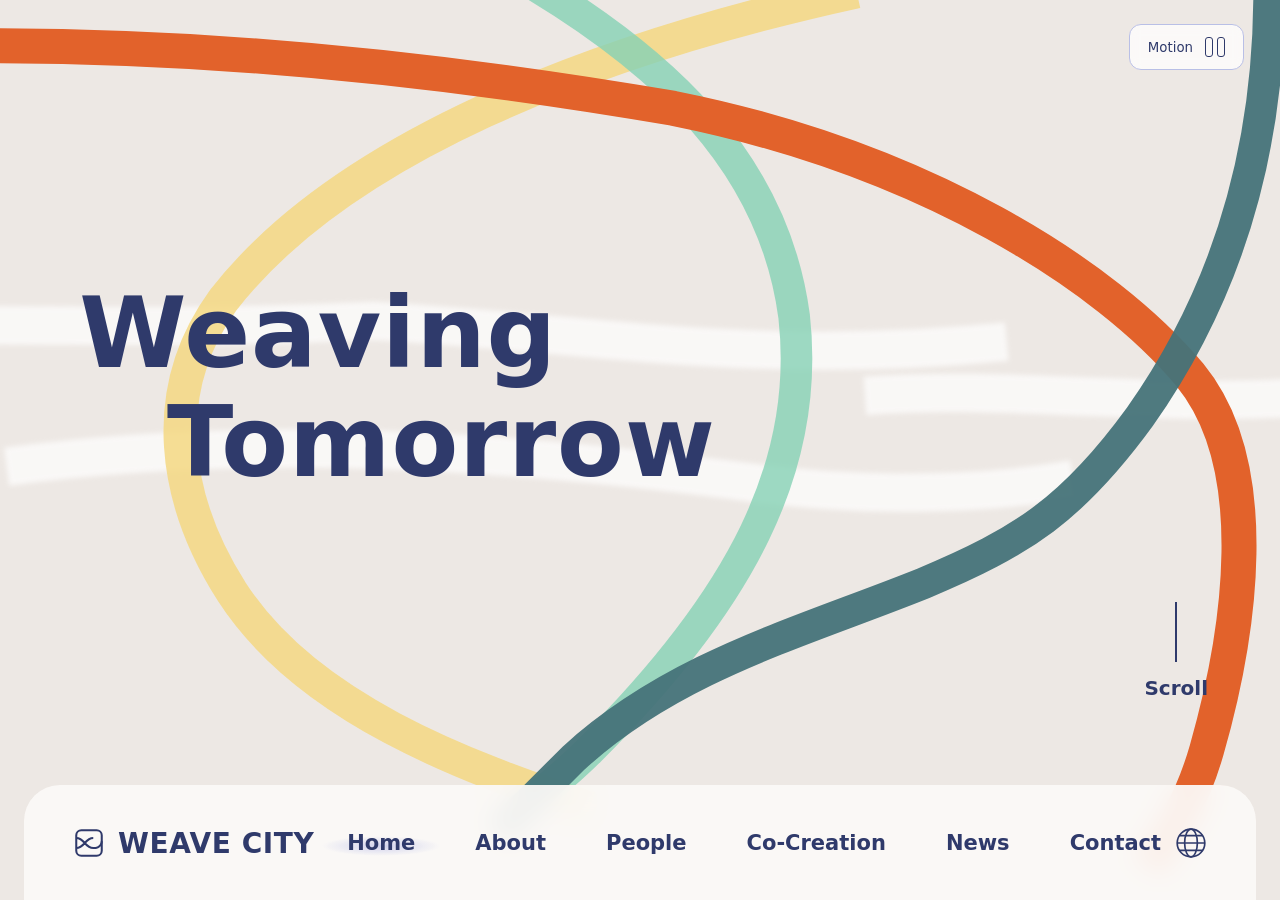
==== index.html @ 297bbacf "Create index.html for Weave Add initial HTML structure and styles for Weave City homepage." ====
<!DOCTYPE html>
<html lang="ja">
<head>
<meta charset="UTF-8">
<meta name="viewport" content="width=device-width, initial-scale=1">
<title>Weave City – Weaving Tomorrow</title>
<style>
  :root{
    --bg:#ede8e4;
    --navy:#2f3a6b;
    --orange:#e2622b;
    --yellow:#f5d983;
    --mint:#86d3b6;
    --teal:#46737a;
    --white:#fbf9f7;
  }
  *{box-sizing:border-box;margin:0;padding:0}
  html,body{height:100%}
  body{
    font-family:"Helvetica Neue","Hiragino Sans","Noto Sans JP",system-ui,sans-serif;
    background:var(--bg);
    color:var(--navy);
    overflow-x:hidden;
  }

  /* ---------- Hero ---------- */
  .hero{
    position:relative;
    min-height:100vh;
    overflow:hidden;
  }
  .ribbons{
    position:absolute;inset:0;
    width:100%;height:100%;
  }
  .ribbons path{
    fill:none;
    stroke-linecap:butt;
    stroke-linejoin:round;
  }
  .r-orange{stroke:var(--orange);stroke-width:42}
  .r-yellow{stroke:var(--yellow);stroke-width:40;opacity:.85}
  .r-mint{stroke:var(--mint);stroke-width:38;opacity:.8}
  .r-teal{stroke:var(--teal);stroke-width:38;opacity:.95}
  .r-white{stroke:#fff;stroke-width:46;opacity:.7;filter:blur(3px)}

  .ribbons g{
    animation:drift 14s ease-in-out infinite alternate;
    transform-origin:center;
  }
  .ribbons g:nth-child(2){animation-duration:18s;animation-direction:alternate-reverse}
  .ribbons g:nth-child(3){animation-duration:16s}
  .ribbons g:nth-child(4){animation-duration:20s;animation-direction:alternate-reverse}
  .ribbons g:nth-child(5){animation-duration:12s}
  @keyframes drift{
    from{transform:translate(-14px,6px) rotate(-.4deg)}
    to  {transform:translate(16px,-10px) rotate(.5deg)}
  }
  .paused .ribbons g{animation-play-state:paused}

  /* ---------- Headline ---------- */
  .headline{
    position:absolute;
    left:clamp(24px,6.2vw,120px);
    top:clamp(280px,31vh,340px);
    font-size:clamp(56px,7.6vw,110px);
    line-height:1.12;
    font-weight:700;
    letter-spacing:.01em;
    z-index:2;
  }
  .headline span{display:block}
  .headline span:nth-child(2){padding-left:.9em}

  /* ---------- Motion button ---------- */
  .motion{
    position:absolute;top:24px;right:36px;z-index:5;
    display:flex;align-items:center;gap:12px;
    padding:12px 18px;
    font:500 18px/1 inherit;font-family:inherit;
    color:var(--navy);
    background:rgba(255,255,255,.75);
    border:1px solid #b9bfe6;
    border-radius:12px;
    cursor:pointer;
    backdrop-filter:blur(6px);
    transition:background .2s;
  }
  .motion:hover{background:#fff}
  .motion:focus-visible{outline:3px solid #7b86d8;outline-offset:2px}
  .motion .bars{display:flex;gap:4px}
  .motion .bars i{
    width:8px;height:20px;border:1.5px solid var(--navy);border-radius:3px;
  }
  .paused .motion .bars i:first-child{
    width:0;border-radius:0;border-width:0;
    border-left:16px solid var(--navy);
    border-top:10px solid transparent;border-bottom:10px solid transparent;
    height:0;
  }
  .paused .motion .bars i:last-child{display:none}

  /* ---------- Scroll indicator ---------- */
  .scroll{
    position:absolute;right:96px;bottom:200px;z-index:3;
    display:flex;flex-direction:column;align-items:center;gap:14px;
    font-weight:600;font-size:20px;
    transform:translateX(24px);
  }
  .scroll::before{
    content:"";width:2px;height:60px;background:var(--navy);
    transform-origin:top;
    animation:line 2s ease-in-out infinite;
  }
  .paused .scroll::before{animation-play-state:paused}
  @keyframes line{
    0%{transform:scaleY(0)}
    60%{transform:scaleY(1)}
    100%{transform:scaleY(1);opacity:0}
  }

  /* ---------- Bottom nav pill ---------- */
  .nav{
    position:absolute;left:24px;right:24px;bottom:-1px;z-index:6;
    height:116px;
    display:flex;align-items:center;justify-content:space-between;
    padding:0 48px;
    background:rgba(251,249,247,.94);
    border-radius:36px 36px 0 0;
    backdrop-filter:blur(12px);
  }
  .brand{
    display:flex;align-items:center;gap:12px;
    font-size:28px;font-weight:800;letter-spacing:.02em;
    color:var(--navy);text-decoration:none;text-transform:uppercase;
  }
  .brand svg{width:34px;height:34px}
  .menu{
    display:flex;align-items:center;gap:60px;list-style:none;
  }
  .menu a{
    position:relative;
    font-size:21px;font-weight:600;
    color:var(--navy);text-decoration:none;
    padding:6px 0;
  }
  .menu a.active::before{
    content:"";position:absolute;left:-26px;right:-26px;top:50%;
    height:20px;transform:translateY(-35%);
    background:radial-gradient(ellipse at center,rgba(130,140,220,.35),transparent 70%);
    z-index:-1;
  }
  .menu a::after{
    content:"";position:absolute;left:0;bottom:-2px;height:2px;width:0;
    background:var(--navy);transition:width .25s;
  }
  .menu a:hover::after{width:100%}
  .lang{
    background:none;border:0;cursor:pointer;color:var(--navy);
    display:grid;place-items:center;margin-left:-20px;
  }
  .lang svg{width:34px;height:34px}

  /* ---------- Responsive ---------- */
  @media (max-width:1100px){
    .menu{gap:28px}
    .menu a{font-size:17px}
    .brand{font-size:22px}
  }
  @media (max-width:760px){
    .nav{height:auto;padding:16px 20px;flex-direction:column;gap:12px;left:12px;right:12px;border-radius:28px 28px 0 0}
    .menu{flex-wrap:wrap;justify-content:center;gap:10px 22px}
    .menu a{font-size:15px}
    .lang{display:none}
    .motion{top:12px;right:12px;font-size:15px;padding:10px 14px}
    .scroll{display:none}
    .headline{top:22vh}
  }
  @media (prefers-reduced-motion:reduce){
    .ribbons g,.scroll::before{animation:none}
  }
</style>
</head>
<body>
<main class="hero" id="hero">

  <!-- 装飾リボン -->
  <svg class="ribbons" viewBox="0 0 1920 1080" preserveAspectRatio="xMidYMid slice" aria-hidden="true">
    <!-- 白い帯 -->
    <g>
      <path class="r-white" d="M-60 400 C150 380 330 400 640 385 C900 400 1100 440 1400 410"/>
      <path class="r-white" d="M200 560 C500 520 800 540 1100 580 C1250 600 1400 590 1480 575"/>
      <path class="r-white" d="M1230 475 C1450 460 1600 500 1900 465"/>
    </g>
    <!-- 黄色 -->
    <g>
      <path class="r-yellow" d="M1220 -10 C900 60 600 180 460 360 C380 470 400 600 470 710 C560 850 750 920 900 970"/>
    </g>
    <!-- ミント -->
    <g>
      <path class="r-mint" d="M830 -20 C980 70 1120 190 1145 380 C1165 560 1080 720 900 900 C860 940 830 960 800 985"/>
    </g>
    <!-- オレンジ -->
    <g>
      <path class="r-orange" d="M-40 62 C300 40 650 70 1000 130 C1300 190 1520 330 1620 450 C1710 560 1680 760 1640 900 C1620 970 1590 1010 1570 1040"/>
    </g>
    <!-- ネイビー系ティール -->
    <g>
      <path class="r-teal" d="M1715 -10 C1715 150 1680 330 1560 500 C1480 610 1420 650 1300 700 C1150 760 1000 800 880 910 C850 940 820 970 790 1000"/>
    </g>
  </svg>

  <button class="motion" id="motionBtn" aria-pressed="false" aria-label="アニメーションの再生・停止">
    Motion <span class="bars"><i></i><i></i></span>
  </button>

  <h1 class="headline">
    <span>Weaving</span>
    <span>Tomorrow</span>
  </h1>

  <div class="scroll" aria-hidden="true">Scroll</div>

  <!-- ナビゲーション -->
  <header class="nav">
    <a class="brand" href="#">
      <svg viewBox="0 0 40 40" fill="none" stroke="currentColor" stroke-width="2.4" aria-hidden="true">
        <rect x="5" y="5" width="30" height="30" rx="6"/>
        <path d="M5 14c10 0 10 12 20 12s10-8 10-8M5 26c10 0 10-12 20-12"/>
      </svg>
      Weave City
    </a>
    <nav aria-label="メインメニュー">
      <ul class="menu">
        <li><a class="active" href="#">Home</a></li>
        <li><a href="#">About</a></li>
        <li><a href="#">People</a></li>
        <li><a href="#">Co-Creation</a></li>
        <li><a href="#">News</a></li>
        <li><a href="#">Contact</a></li>
      </ul>
    </nav>
    <button class="lang" aria-label="言語を切り替え">
      <svg viewBox="0 0 32 32" fill="none" stroke="currentColor" stroke-width="1.6">
        <circle cx="16" cy="16" r="13"/>
        <ellipse cx="16" cy="16" rx="6" ry="13"/>
        <path d="M3 16h26M5 9h22M5 23h22"/>
      </svg>
    </button>
  </header>
</main>

<script>
  const hero = document.getElementById('hero');
  const btn = document.getElementById('motionBtn');
  btn.addEventListener('click', () => {
    const paused = hero.classList.toggle('paused');
    btn.setAttribute('aria-pressed', String(paused));
  });
</script>
</body>
</html>
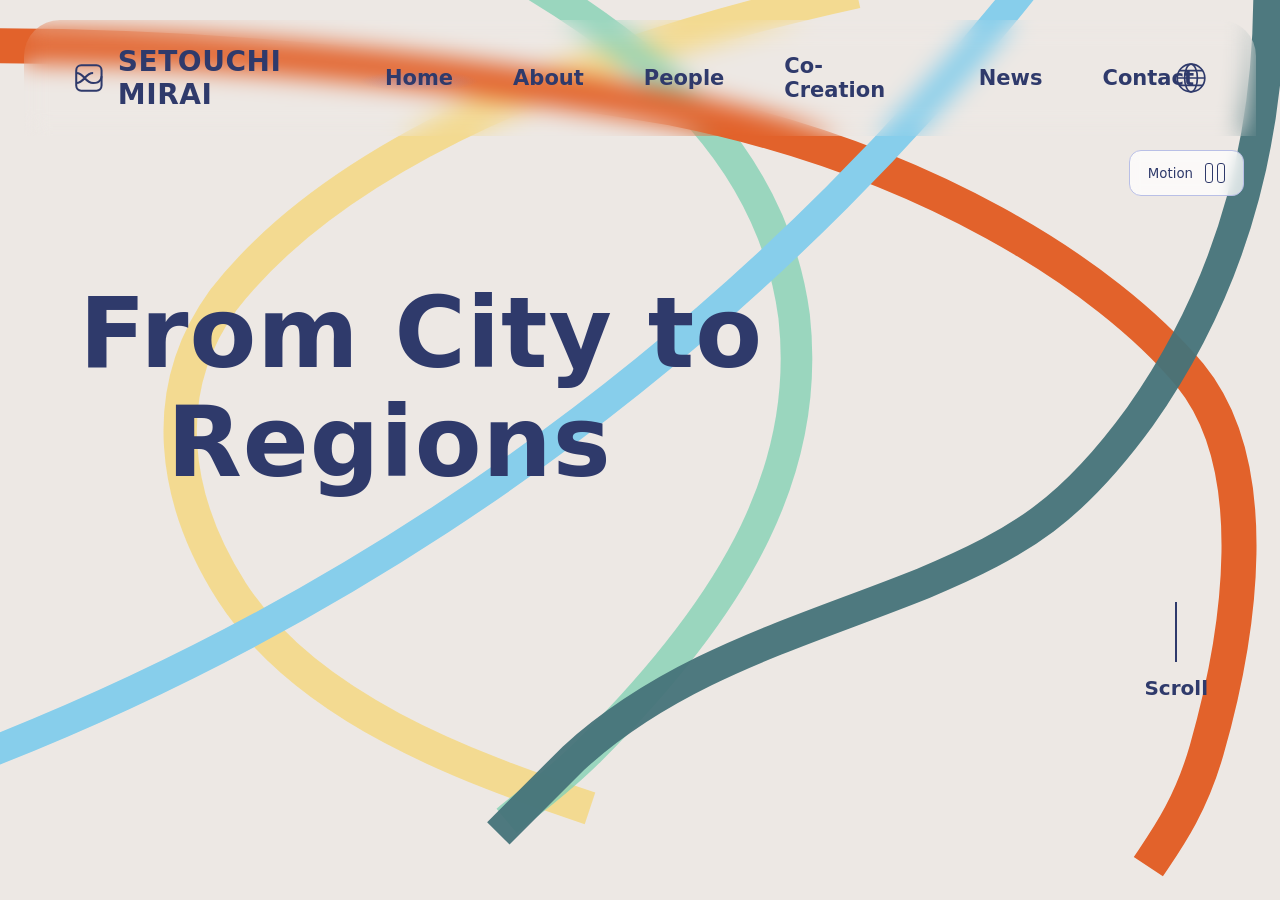
==== commit 5dce656e: "new2" ====
--- a/index.html
+++ b/index.html
@@ -58,6 +58,15 @@
   }
   .paused .ribbons g{animation-play-state:paused}
 
+  #ribbons {
+    position: absolute; inset:0;
+    width:100%; height:100%;
+    z-index:0; touch-action:none;
+    cursor: default;
+  }
+  #ribbons.can-grab {cursor: grab}
+  #ribbons.gragging{cursor:grabbing}
+
   /* ---------- Headline ---------- */
   .headline{
     position:absolute;
@@ -68,13 +77,15 @@
     font-weight:700;
     letter-spacing:.01em;
     z-index:2;
+    pointer-events: none;
+    user-select: none;
   }
   .headline span{display:block}
   .headline span:nth-child(2){padding-left:.9em}
 
   /* ---------- Motion button ---------- */
   .motion{
-    position:absolute;top:24px;right:36px;z-index:5;
+    position:absolute;top:150px;right:36px;z-index:5;
     display:flex;align-items:center;gap:12px;
     padding:12px 18px;
     font:500 18px/1 inherit;font-family:inherit;
@@ -121,11 +132,10 @@
 
   /* ---------- Bottom nav pill ---------- */
   .nav{
-    position:absolute;left:24px;right:24px;bottom:-1px;z-index:6;
+    position:absolute;left:24px;right:24px;top:20px;z-index:6;
     height:116px;
     display:flex;align-items:center;justify-content:space-between;
     padding:0 48px;
-    background:rgba(251,249,247,.94);
     border-radius:36px 36px 0 0;
     backdrop-filter:blur(12px);
   }
@@ -179,6 +189,25 @@
   @media (prefers-reduced-motion:reduce){
     .ribbons g,.scroll::before{animation:none}
   }
+
+  .circle {
+    box-sizing: border-box;
+    margin: 0;
+    padding: 0;
+    text-align: center;
+  }
+  .circle .circle-1 {
+    position: absolute;
+    display: inline-block;
+    width: 5000px;
+    height: 5000px;
+    border-radius: 50%;
+    text-align: center;
+    border: solid 30px skyblue;
+    right: -300px;
+    bottom: -40px;
+
+  }
 </style>
 </head>
 <body>
@@ -186,12 +215,6 @@
 
   <!-- 装飾リボン -->
   <svg class="ribbons" viewBox="0 0 1920 1080" preserveAspectRatio="xMidYMid slice" aria-hidden="true">
-    <!-- 白い帯 -->
-    <g>
-      <path class="r-white" d="M-60 400 C150 380 330 400 640 385 C900 400 1100 440 1400 410"/>
-      <path class="r-white" d="M200 560 C500 520 800 540 1100 580 C1250 600 1400 590 1480 575"/>
-      <path class="r-white" d="M1230 475 C1450 460 1600 500 1900 465"/>
-    </g>
     <!-- 黄色 -->
     <g>
       <path class="r-yellow" d="M1220 -10 C900 60 600 180 460 360 C380 470 400 600 470 710 C560 850 750 920 900 970"/>
@@ -209,17 +232,22 @@
       <path class="r-teal" d="M1715 -10 C1715 150 1680 330 1560 500 C1480 610 1420 650 1300 700 C1150 760 1000 800 880 910 C850 940 820 970 790 1000"/>
     </g>
   </svg>
+  <div class="circle">
+    <div class="circle-1"></div>
+  </div>
+  
 
   <button class="motion" id="motionBtn" aria-pressed="false" aria-label="アニメーションの再生・停止">
     Motion <span class="bars"><i></i><i></i></span>
   </button>
 
   <h1 class="headline">
-    <span>Weaving</span>
-    <span>Tomorrow</span>
+    <span>From City to </span>
+    <span>Regions</span>
   </h1>
 
   <div class="scroll" aria-hidden="true">Scroll</div>
+
 
   <!-- ナビゲーション -->
   <header class="nav">
@@ -228,7 +256,7 @@
         <rect x="5" y="5" width="30" height="30" rx="6"/>
         <path d="M5 14c10 0 10 12 20 12s10-8 10-8M5 26c10 0 10-12 20-12"/>
       </svg>
-      Weave City
+      Setouchi Mirai 
     </a>
     <nav aria-label="メインメニュー">
       <ul class="menu">
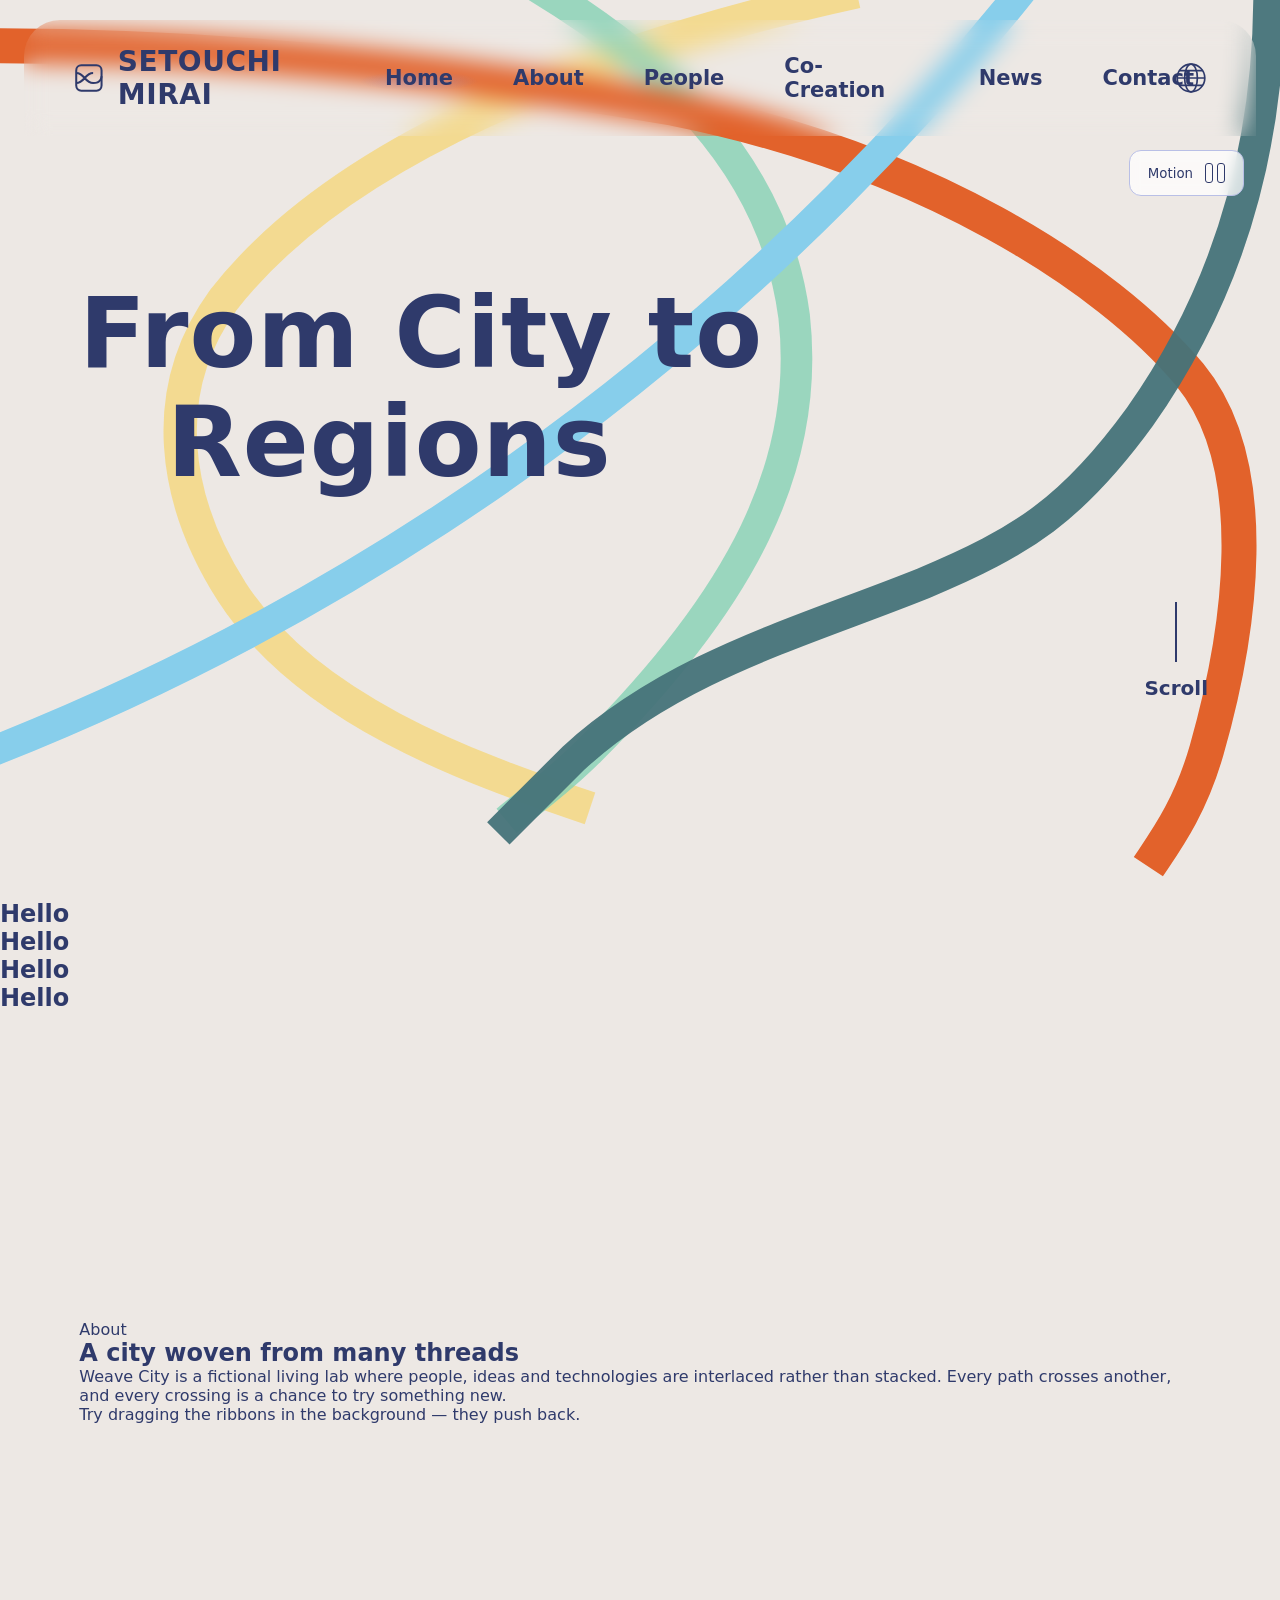
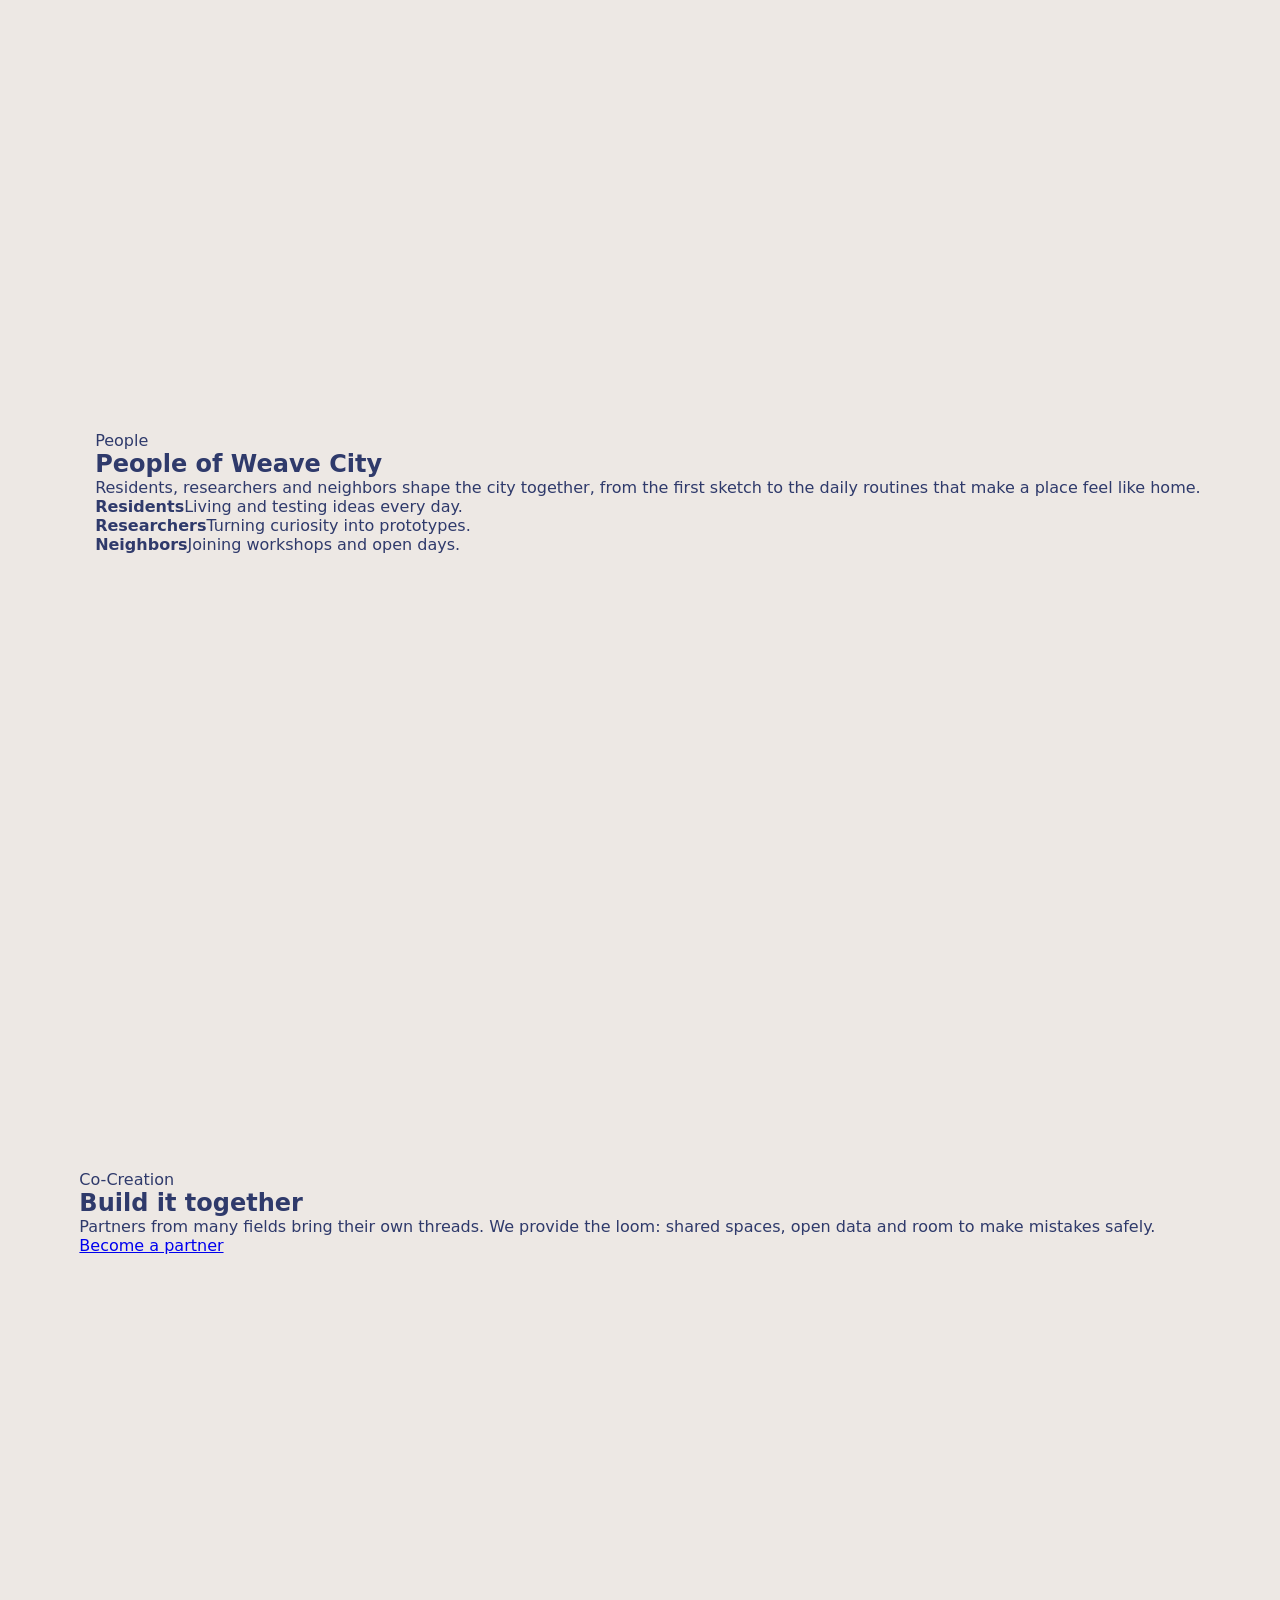
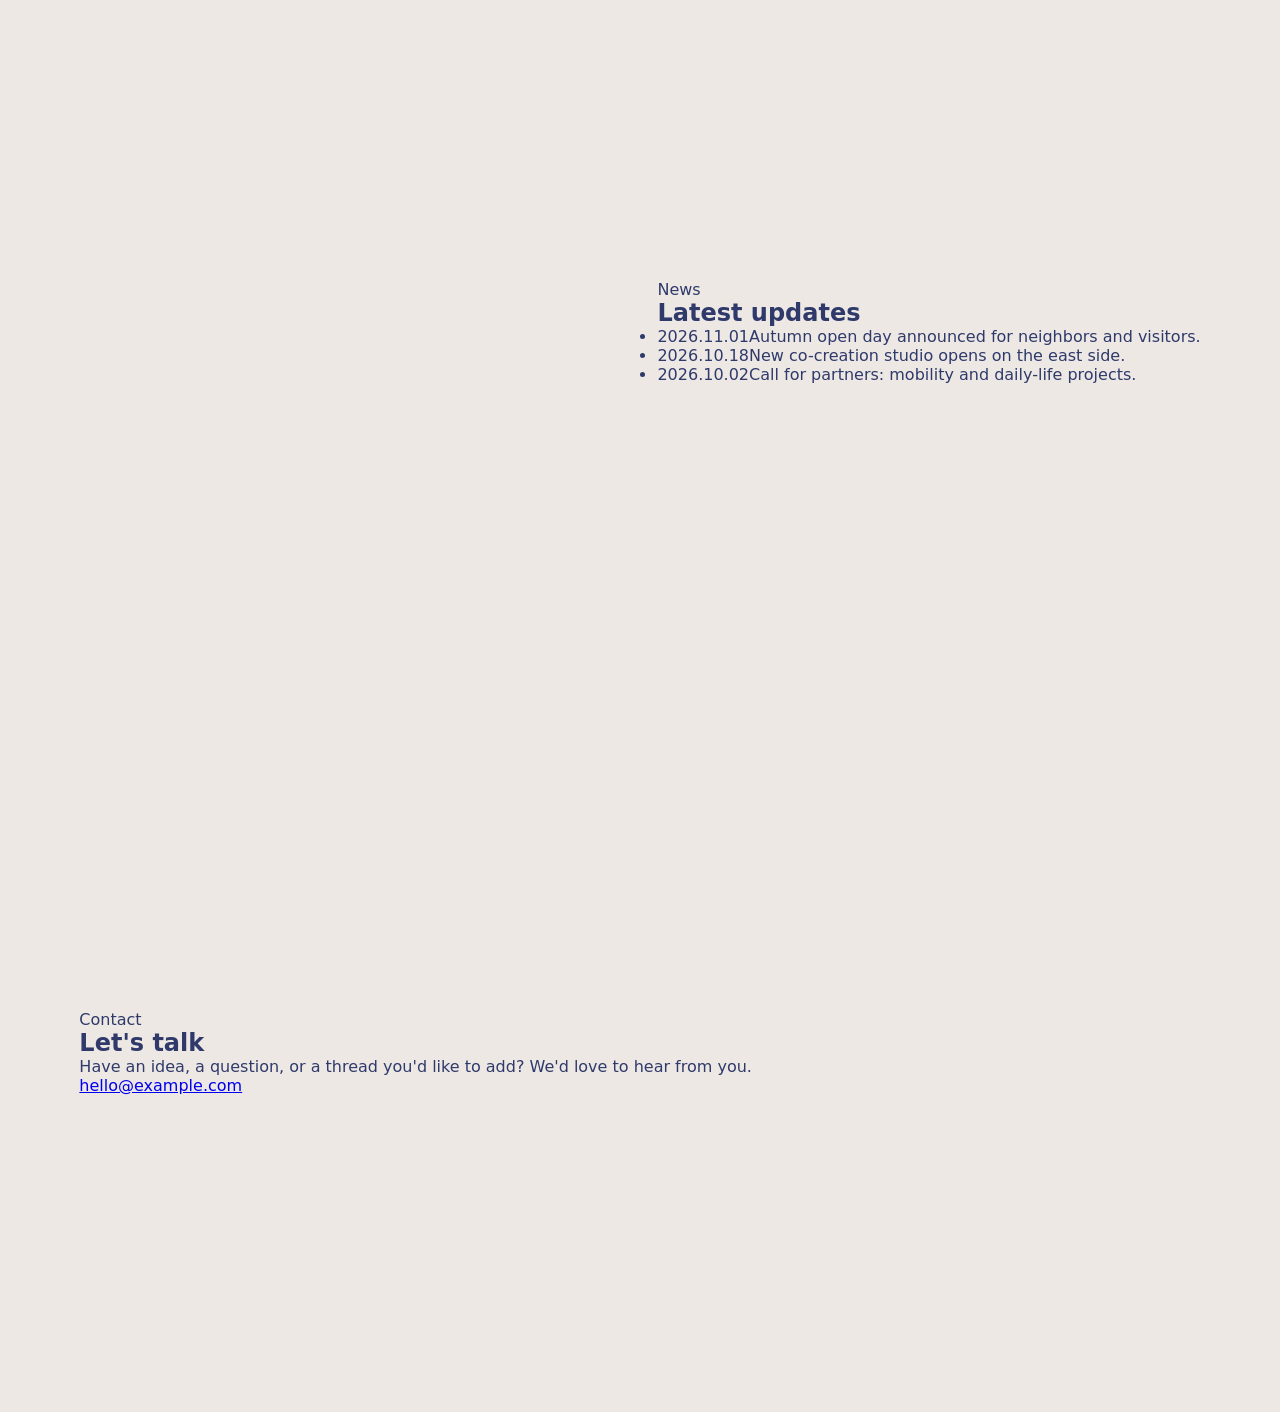
==== commit 84025203: "aa" ====
--- a/index.html
+++ b/index.html
@@ -27,8 +27,11 @@
   .hero{
     position:relative;
     min-height:100vh;
-    overflow:hidden;
-  }
+    overflow: visible;
+  }
+
+  .page{ overflow-x: clip}
+
   .ribbons{
     position:absolute;inset:0;
     width:100%;height:100%;
@@ -57,15 +60,6 @@
     to  {transform:translate(16px,-10px) rotate(.5deg)}
   }
   .paused .ribbons g{animation-play-state:paused}
-
-  #ribbons {
-    position: absolute; inset:0;
-    width:100%; height:100%;
-    z-index:0; touch-action:none;
-    cursor: default;
-  }
-  #ribbons.can-grab {cursor: grab}
-  #ribbons.gragging{cursor:grabbing}
 
   /* ---------- Headline ---------- */
   .headline{
@@ -77,8 +71,6 @@
     font-weight:700;
     letter-spacing:.01em;
     z-index:2;
-    pointer-events: none;
-    user-select: none;
   }
   .headline span{display:block}
   .headline span:nth-child(2){padding-left:.9em}
@@ -208,46 +200,44 @@
     bottom: -40px;
 
   }
+
+  .sec {
+    position: relative; z-index: 1;
+    min-height: 80vh;
+    padding: 120px clamp(24px, 6.2vw, 120px);
+    display: flex; align-items: center;
+  }
+
+  .sec.right {justify-content: flex-end }
+
 </style>
 </head>
 <body>
-<main class="hero" id="hero">
-
-  <!-- 装飾リボン -->
-  <svg class="ribbons" viewBox="0 0 1920 1080" preserveAspectRatio="xMidYMid slice" aria-hidden="true">
-    <!-- 黄色 -->
-    <g>
-      <path class="r-yellow" d="M1220 -10 C900 60 600 180 460 360 C380 470 400 600 470 710 C560 850 750 920 900 970"/>
-    </g>
-    <!-- ミント -->
-    <g>
-      <path class="r-mint" d="M830 -20 C980 70 1120 190 1145 380 C1165 560 1080 720 900 900 C860 940 830 960 800 985"/>
-    </g>
-    <!-- オレンジ -->
-    <g>
-      <path class="r-orange" d="M-40 62 C300 40 650 70 1000 130 C1300 190 1520 330 1620 450 C1710 560 1680 760 1640 900 C1620 970 1590 1010 1570 1040"/>
-    </g>
-    <!-- ネイビー系ティール -->
-    <g>
-      <path class="r-teal" d="M1715 -10 C1715 150 1680 330 1560 500 C1480 610 1420 650 1300 700 C1150 760 1000 800 880 910 C850 940 820 970 790 1000"/>
-    </g>
-  </svg>
-  <div class="circle">
-    <div class="circle-1"></div>
-  </div>
-  
-
-  <button class="motion" id="motionBtn" aria-pressed="false" aria-label="アニメーションの再生・停止">
-    Motion <span class="bars"><i></i><i></i></span>
-  </button>
-
-  <h1 class="headline">
-    <span>From City to </span>
-    <span>Regions</span>
-  </h1>
-
-  <div class="scroll" aria-hidden="true">Scroll</div>
-
+<main class="page" id="page">
+  <section class="hero" id="hero">
+     <!-- 装飾リボン -->
+     <svg class="ribbons" viewBox="0 0 1920 1080" preserveAspectRatio="xMidYMid slice" aria-hidden="true">
+       <!-- 黄色 -->
+       <g>
+         <path class="r-yellow" d="M1220 -10 C900 60 600 180 460 360 C380 470 400 600 470 710 C560 850 750 920 900 970"/>
+       </g>
+       <!-- ミント -->
+       <g>
+         <path class="r-mint" d="M830 -20 C980 70 1120 190 1145 380 C1165 560 1080 720 900 900 C860 940 830 960 800 985"/>
+       </g>
+       <!-- オレンジ -->
+       <g>
+         <path class="r-orange" d="M-40 62 C300 40 650 70 1000 130 C1300 190 1520 330 1620 450 C1710 560 1680 760 1640 900 C1620 970 1590 1010 1570 1040"/>
+       </g>
+       <!-- ネイビー系ティール -->
+       <g>
+         <path class="r-teal" d="M1715 -10 C1715 150 1680 330 1560 500 C1480 610 1420 650 1300 700 C1150 760 1000 800 880 910 C850 940 820 970 790 1000"/>
+       </g>
+     </svg>
+     <div class="circle">
+       <div class="circle-1"></div>
+     </div>
+  </section>
 
   <!-- ナビゲーション -->
   <header class="nav">
@@ -276,6 +266,86 @@
       </svg>
     </button>
   </header>
+  
+  <section>
+    <button class="motion" id="motionBtn" aria-pressed="false" aria-label="アニメーションの再生・停止">
+       Motion <span class="bars"><i></i><i></i></span>
+    </button>
+    <h1 class="headline">
+      <span>From City to </span>
+      <span>Regions</span>
+    </h1>
+    <div class="scroll" aria-hidden="true">Scroll</div>
+  </section>
+
+  <section>
+    <h1>Hello</h1>
+  </section>
+
+  <section>
+    <h1>Hello</h1>
+  </section>
+
+  <section>
+    <h1>Hello</h1>
+  </section>
+
+  <section>
+    <h1>Hello</h1>
+  </section>
+
+  <section class="sec" id="about" data-nav="about">
+    <div class="panel">
+      <p class="eyebrow">About</p>
+      <h2>A city woven from many threads</h2>
+      <p>Weave City is a fictional living lab where people, ideas and technologies are interlaced rather than stacked. Every path crosses another, and every crossing is a chance to try something new.</p>
+      <p>Try dragging the ribbons in the background — they push back.</p>
+    </div>
+  </section>
+
+  <section class="sec right" id="people" data-nav="people">
+    <div class="panel">
+      <p class="eyebrow">People</p>
+      <h2>People of Weave City</h2>
+      <p>Residents, researchers and neighbors shape the city together, from the first sketch to the daily routines that make a place feel like home.</p>
+      <div class="cards">
+        <div class="card"><b>Residents</b><span>Living and testing ideas every day.</span></div>
+        <div class="card"><b>Researchers</b><span>Turning curiosity into prototypes.</span></div>
+        <div class="card"><b>Neighbors</b><span>Joining workshops and open days.</span></div>
+      </div>
+    </div>
+  </section>
+
+  <section class="sec" id="co-creation" data-nav="co-creation">
+    <div class="panel">
+      <p class="eyebrow">Co-Creation</p>
+      <h2>Build it together</h2>
+      <p>Partners from many fields bring their own threads. We provide the loom: shared spaces, open data and room to make mistakes safely.</p>
+      <a class="btn" href="#contact">Become a partner</a>
+    </div>
+  </section>
+
+  <section class="sec right" id="news" data-nav="news">
+    <div class="panel">
+      <p class="eyebrow">News</p>
+      <h2>Latest updates</h2>
+      <ul class="news">
+        <li><time>2026.11.01</time><span>Autumn open day announced for neighbors and visitors.</span></li>
+        <li><time>2026.10.18</time><span>New co-creation studio opens on the east side.</span></li>
+        <li><time>2026.10.02</time><span>Call for partners: mobility and daily-life projects.</span></li>
+      </ul>
+    </div>
+  </section>
+
+  <section class="sec" id="contact" data-nav="contact">
+    <div class="panel">
+      <p class="eyebrow">Contact</p>
+      <h2>Let's talk</h2>
+      <p>Have an idea, a question, or a thread you'd like to add? We'd love to hear from you.</p>
+      <a class="btn" href="mailto:hello@example.com">hello@example.com</a>
+    </div>
+  </section>
+  
 </main>
 
 <script>
